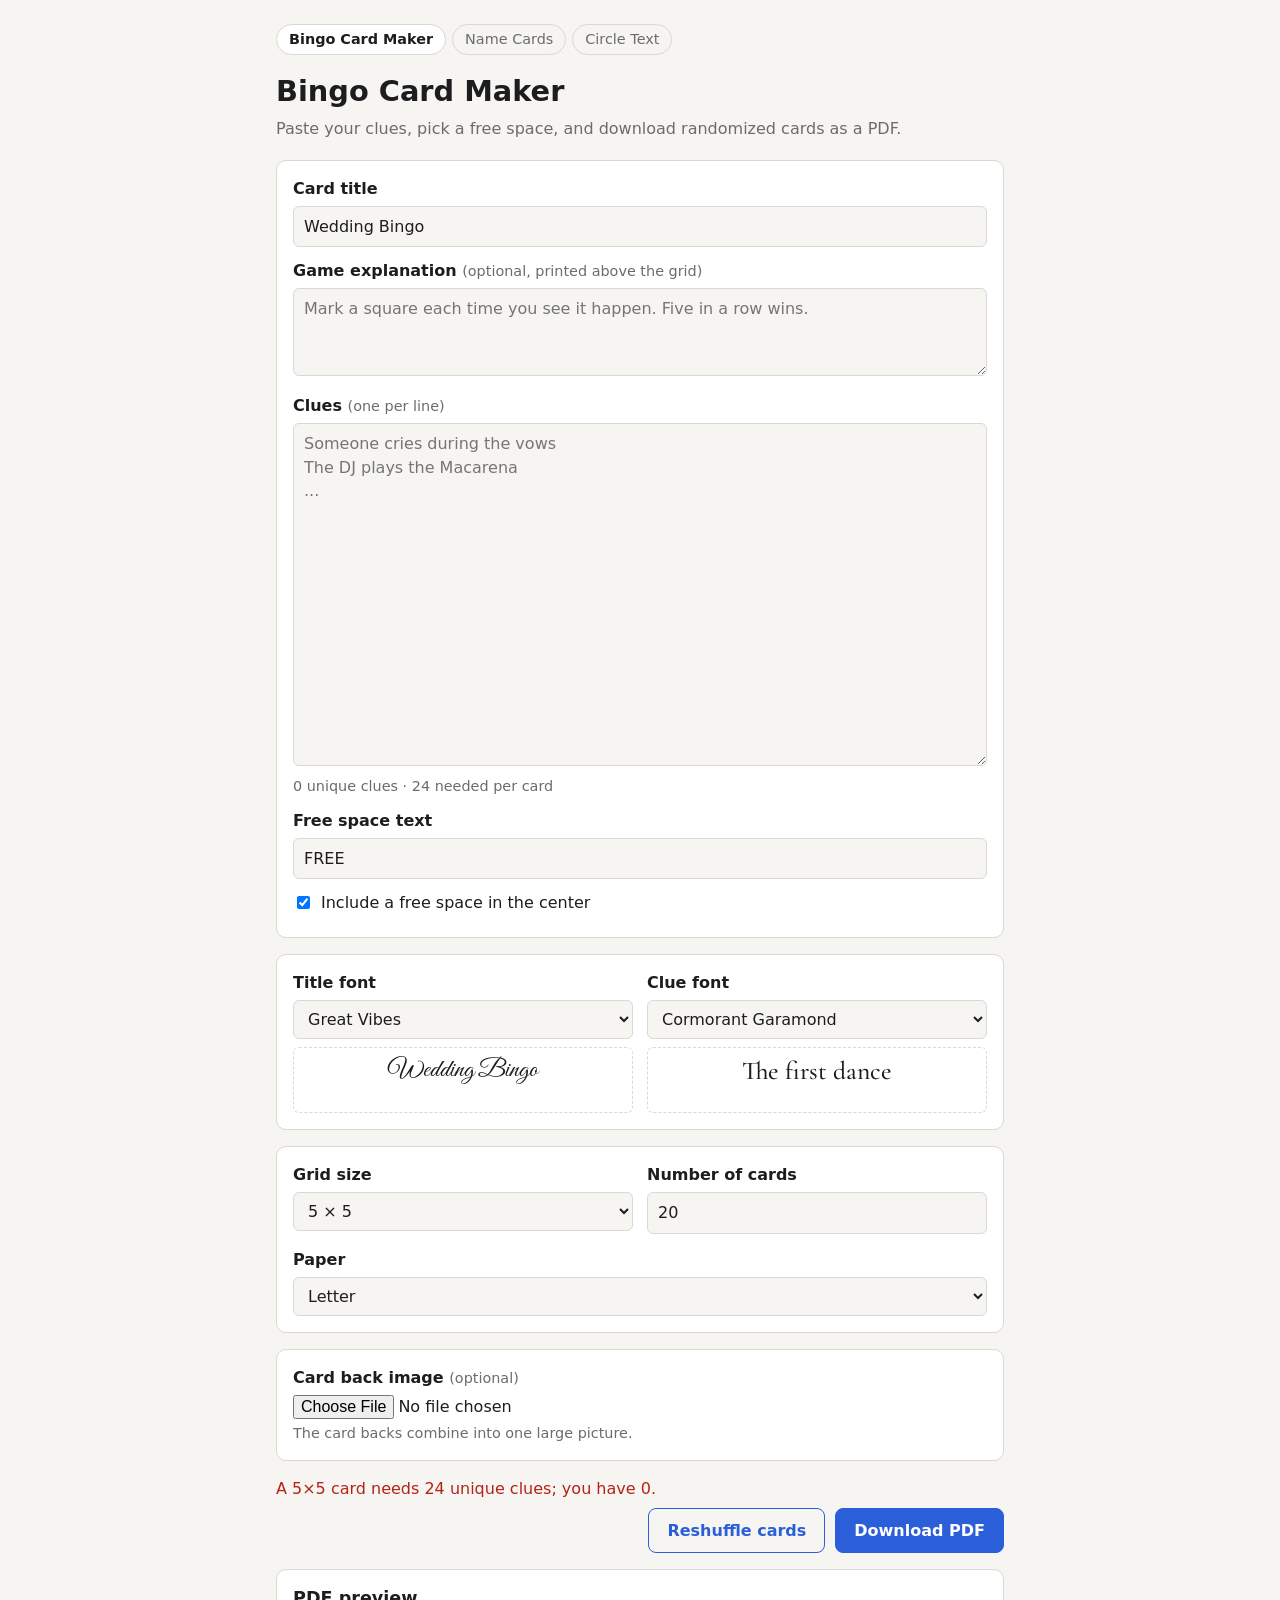
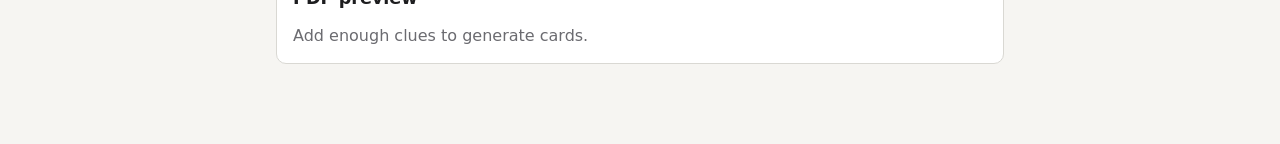
==== index.html @ 22441b99 "Print dithered card backs as vector dots so the page doesn't freeze Each dithered back was a large P" ====
<!doctype html>
<html lang="en">
<head>
  <meta charset="utf-8">
  <meta name="viewport" content="width=device-width, initial-scale=1">
  <title>Bingo Card Maker</title>
  <link rel="stylesheet" href="style.css?v=20261105g">
</head>
<body>
  <main>
    <nav class="tools"><a href="index.html" aria-current="page">Bingo Card Maker</a><a href="namecards.html">Name Cards</a><a href="semicircle.html">Circle Text</a></nav>
    <header>
      <h1>Bingo Card Maker</h1>
      <p class="sub">Paste your clues, pick a free space, and download randomized cards as a PDF.</p>
    </header>

    <form id="form" autocomplete="off">
      <section class="panel">
        <label for="title">Card title</label>
        <input id="title" type="text" value="Wedding Bingo" maxlength="80">

        <label for="rules">Game explanation <span class="hint">(optional, printed above the grid)</span></label>
        <textarea id="rules" rows="3" placeholder="Mark a square each time you see it happen. Five in a row wins."></textarea>

        <label for="clues">Clues <span class="hint">(one per line)</span></label>
        <textarea id="clues" rows="14" placeholder="Someone cries during the vows&#10;The DJ plays the Macarena&#10;..."></textarea>
        <p id="clueCount" class="hint"></p>

        <label for="free">Free space text</label>
        <input id="free" type="text" value="FREE" maxlength="120">
        <label class="check"><input id="useFree" type="checkbox" checked> Include a free space in the center</label>
      </section>

      <section class="panel grid2">
        <div>
          <label for="titleFont">Title font</label>
          <select id="titleFont" class="font-select"></select>
          <p class="font-sample" data-for="titleFont">Wedding Bingo</p>
        </div>
        <div>
          <label for="clueFont">Clue font</label>
          <select id="clueFont" class="font-select"></select>
          <p class="font-sample" data-for="clueFont">The first dance</p>
        </div>
      </section>

      <section class="panel grid2">
        <div>
          <label for="size">Grid size</label>
          <select id="size">
            <option value="3">3 × 3</option>
            <option value="4">4 × 4</option>
            <option value="5" selected>5 × 5</option>
            <option value="6">6 × 6</option>
            <option value="7">7 × 7</option>
          </select>
        </div>
        <div>
          <label for="count">Number of cards</label>
          <input id="count" type="number" min="1" max="1000" value="20">
        </div>
        <div class="full">
          <label for="paper">Paper</label>
          <select id="paper">
            <option value="letter" selected>Letter</option>
            <option value="a4">A4</option>
          </select>
        </div>
      </section>

      <section class="panel">
        <label for="bgFile">Card back image <span class="hint">(optional)</span></label>
        <div class="file-row">
          <input id="bgFile" type="file" accept="image/*">
          <button type="button" id="bgClear" class="secondary" hidden>Remove image</button>
        </div>
        <p class="hint">The card backs combine into one large picture.</p>
        <div id="bgOptions" hidden>
          <div class="grid2 spaced">
            <div id="arrangeWrap">
              <label for="arrange">Picture grid <span class="hint">(columns × rows)</span></label>
              <input id="arrange" type="text" inputmode="text" placeholder="Auto, or e.g. 4x5" autocomplete="off">
            </div>
            <div>
              <label for="flip">Double-sided printing</label>
              <select id="flip">
                <option value="long" selected>Flip on long edge</option>
                <option value="short">Flip on short edge</option>
              </select>
            </div>
          </div>
          <div class="grid2 spaced">
            <div>
              <label for="bgStyle">Image style</label>
              <select id="bgStyle">
                <option value="photo" selected>Photo as is</option>
                <option value="floyd">Dithered: scattered dots</option>
                <option value="atkinson">Dithered: high contrast</option>
                <option value="ordered">Dithered: regular pattern</option>
              </select>
            </div>
            <div id="dotSizeWrap">
              <label for="dotSize">Dot size</label>
              <select id="dotSize">
                <option value="64">Fine (64 dots across a card)</option>
                <option value="48">Medium (48 across)</option>
                <option value="36" selected>Large (36 across)</option>
                <option value="24">Coarse (24 across)</option>
              </select>
            </div>
          </div>
          <p id="bgHint" class="hint"></p>
          <canvas id="bgPreview" hidden></canvas>
        </div>
      </section>

      <p id="error" class="error" role="alert"></p>

      <div class="actions">
        <button type="button" id="shuffleBtn" class="secondary">Reshuffle cards</button>
        <button type="submit" id="downloadBtn">Download PDF</button>
      </div>
    </form>

    <section class="panel">
      <h2>PDF preview <span id="status" class="hint"></span></h2>
      <iframe id="pdfFrame" title="Generated bingo cards PDF"></iframe>
      <p id="pdfEmpty" class="empty">Add enough clues to generate cards.</p>
    </section>
  </main>

  <script src="vendor/jspdf.umd.min.js"></script>
  <script src="pdf-fonts.js?v=20261105g"></script>
  <script src="pnw-art.js?v=20261105g"></script>
  <script src="dither.js?v=20261105g"></script>
  <script src="app.js?v=20261105g"></script>
</body>
</html>
---- style.css ----
@font-face { font-family: "Great Vibes"; src: url("fonts/GreatVibes-Regular.ttf") format("truetype"); font-weight: 400; font-display: swap; }
@font-face { font-family: "Pinyon Script"; src: url("fonts/PinyonScript-Regular.ttf") format("truetype"); font-weight: 400; font-display: swap; }
@font-face { font-family: "Parisienne"; src: url("fonts/Parisienne-Regular.ttf") format("truetype"); font-weight: 400; font-display: swap; }
@font-face { font-family: "Allura"; src: url("fonts/Allura-Regular.ttf") format("truetype"); font-weight: 400; font-display: swap; }
@font-face { font-family: "Alex Brush"; src: url("fonts/AlexBrush-Regular.ttf") format("truetype"); font-weight: 400; font-display: swap; }
@font-face { font-family: "Dancing Script"; src: url("fonts/DancingScript-Medium.ttf") format("truetype"); font-weight: 400; font-display: swap; }
@font-face { font-family: "Dancing Script"; src: url("fonts/DancingScript-Bold.ttf") format("truetype"); font-weight: 700; font-display: swap; }
@font-face { font-family: "Cormorant Garamond"; src: url("fonts/CormorantGaramond-Medium.ttf") format("truetype"); font-weight: 400; font-display: swap; }
@font-face { font-family: "Cormorant Garamond"; src: url("fonts/CormorantGaramond-Bold.ttf") format("truetype"); font-weight: 700; font-display: swap; }
@font-face { font-family: "EB Garamond"; src: url("fonts/EBGaramond-Regular.ttf") format("truetype"); font-weight: 400; font-display: swap; }
@font-face { font-family: "EB Garamond"; src: url("fonts/EBGaramond-Bold.ttf") format("truetype"); font-weight: 700; font-display: swap; }
@font-face { font-family: "Playfair Display"; src: url("fonts/PlayfairDisplay-Regular.ttf") format("truetype"); font-weight: 400; font-display: swap; }
@font-face { font-family: "Playfair Display"; src: url("fonts/PlayfairDisplay-Bold.ttf") format("truetype"); font-weight: 700; font-display: swap; }
@font-face { font-family: "Lora"; src: url("fonts/Lora-Regular.ttf") format("truetype"); font-weight: 400; font-display: swap; }
@font-face { font-family: "Lora"; src: url("fonts/Lora-Bold.ttf") format("truetype"); font-weight: 700; font-display: swap; }

:root {
  --bg: #f6f5f2;
  --panel: #ffffff;
  --text: #1d1d1f;
  --muted: #6b6b70;
  --border: #d9d8d3;
  --accent: #2b5fd9;
  --accent-text: #ffffff;
  --error: #b42318;
  --free: #eef2fc;
}
@media (prefers-color-scheme: dark) {
  :root {
    --bg: #161618;
    --panel: #212124;
    --text: #ededee;
    --muted: #9c9ca3;
    --border: #3a3a3f;
    --accent: #6e94f2;
    --accent-text: #0e0e10;
    --error: #ff8a80;
    --free: #2a3350;
  }
}
* { box-sizing: border-box; }
body {
  margin: 0;
  background: var(--bg);
  color: var(--text);
  font: 16px/1.45 system-ui, -apple-system, "Segoe UI", Roboto, sans-serif;
}
main { max-width: 760px; margin: 0 auto; padding: 24px 16px 64px; }
h1 { margin: 0 0 4px; font-size: 1.8rem; }
h2 { margin: 0 0 12px; font-size: 1.1rem; }
.sub { margin: 0 0 20px; color: var(--muted); }
.panel {
  background: var(--panel);
  border: 1px solid var(--border);
  border-radius: 10px;
  padding: 16px;
  margin-bottom: 16px;
}
label { display: block; font-weight: 600; margin: 12px 0 6px; }
.panel > label:first-child, .grid2 label { margin-top: 0; }
.hint { font-weight: 400; color: var(--muted); font-size: 0.9rem; margin: 4px 0 0; }
input[type="text"], input[type="number"], textarea, select {
  width: 100%;
  padding: 8px 10px;
  border: 1px solid var(--border);
  border-radius: 6px;
  background: var(--bg);
  color: var(--text);
  font: inherit;
}
textarea { resize: vertical; }
.check { display: flex; align-items: center; gap: 8px; font-weight: 400; margin-top: 12px; }
.grid2 { display: grid; grid-template-columns: 1fr 1fr; gap: 14px; }
.grid2 .full { grid-column: 1 / -1; margin: 0; }
.actions { display: flex; gap: 10px; justify-content: flex-end; margin-bottom: 16px; flex-wrap: wrap; }
button {
  font: inherit;
  font-weight: 600;
  padding: 10px 18px;
  border-radius: 8px;
  border: 1px solid var(--accent);
  background: var(--accent);
  color: var(--accent-text);
  cursor: pointer;
}
button.secondary { background: transparent; color: var(--accent); }
.file-row { display: flex; flex-wrap: wrap; align-items: center; gap: 8px; }
.file-row input[type="file"] { flex: 1 1 200px; min-width: 0; }
.file-row button { padding: 6px 12px; }
button:disabled { opacity: 0.6; cursor: default; }
.error { color: var(--error); min-height: 1.2em; margin: 0 0 8px; }

.font-sample {
  margin: 8px 0 0;
  padding: 6px 10px;
  min-height: 2.6em;
  font-size: 1.6rem;
  line-height: 1.3;
  text-align: center;
  border: 1px dashed var(--border);
  border-radius: 6px;
  overflow: hidden;
  white-space: nowrap;
  text-overflow: ellipsis;
}
h2 .hint { font-size: 0.85rem; margin-left: 6px; }
#pdfFrame {
  display: block;
  width: 100%;
  height: 80vh;
  min-height: 420px;
  border: 1px solid var(--border);
  border-radius: 6px;
  background: #fff;
}
.empty { color: var(--muted); margin: 0; }
[hidden] { display: none !important; }

@media (max-width: 520px) {
  .grid2 { grid-template-columns: 1fr; }
  #pdfFrame { height: 70vh; }
}

[hidden] { display: none !important; }
.spaced { margin-top: 14px; }
input[type="file"] { font: inherit; max-width: 100%; }
#bgPreview {
  display: block;
  margin-top: 12px;
  max-width: 100%;
  border: 1px solid var(--border);
  border-radius: 4px;
}

/* Links between the tools */
nav.tools { display: flex; gap: 6px; flex-wrap: wrap; margin-bottom: 16px; }
nav.tools a {
  padding: 4px 12px;
  border: 1px solid var(--border);
  border-radius: 999px;
  color: var(--muted);
  text-decoration: none;
  font-size: 0.9rem;
}
nav.tools a:hover { color: var(--text); }
nav.tools a[aria-current="page"] { background: var(--panel); color: var(--text); font-weight: 600; }

/* Half-circle text */
.label { display: block; font-weight: 600; margin: 0 0 6px; }
.panel .check:first-of-type { margin-top: 6px; }
label.disabled { color: var(--muted); }
.inline { display: flex; gap: 8px; }
.inline input { flex: 1; min-width: 0; }
button.small { padding: 6px 12px; font-size: 0.9rem; white-space: nowrap; }
input[type="color"] {
  width: 100%;
  height: 40px;
  padding: 2px;
  border: 1px solid var(--border);
  border-radius: 6px;
  background: var(--bg);
}
.stage {
  display: flex;
  justify-content: center;
  align-items: center;
  padding: 16px;
  border: 1px solid var(--border);
  border-radius: 6px;
  background: #fff;
  margin-bottom: 8px;
}
#preview { width: 100%; display: flex; justify-content: center; }
#preview svg { display: block; max-width: 100%; max-height: 65vh; width: auto; height: auto; }
#preview .frame-fill { fill: #f2f0ea; }
#preview .frame-guide { fill: none; stroke: #b9b6ad; stroke-width: 1; stroke-dasharray: 5 4; }

/* Style controls: one set shared by both halves, or one per half */
h3 { margin: 0; font-size: 1rem; }
.styles { margin-top: 14px; }
.styles.split { display: grid; grid-template-columns: 1fr 1fr; gap: 20px; }
.style-side { display: grid; grid-template-columns: 1fr 1fr; gap: 14px; align-content: start; }
.styles.split .style-side { grid-template-columns: 1fr; }
.styles.split .style-side + .style-side { border-left: 1px solid var(--border); padding-left: 20px; }
.style-side .full { grid-column: 1 / -1; }
.style-side label { margin-top: 0; }
.style-side .check { margin-top: 8px; }
@media (max-width: 520px) {
  .styles.split, .style-side { grid-template-columns: 1fr; }
  .styles.split .style-side + .style-side { border-left: 0; padding-left: 0; border-top: 1px solid var(--border); padding-top: 16px; }
}
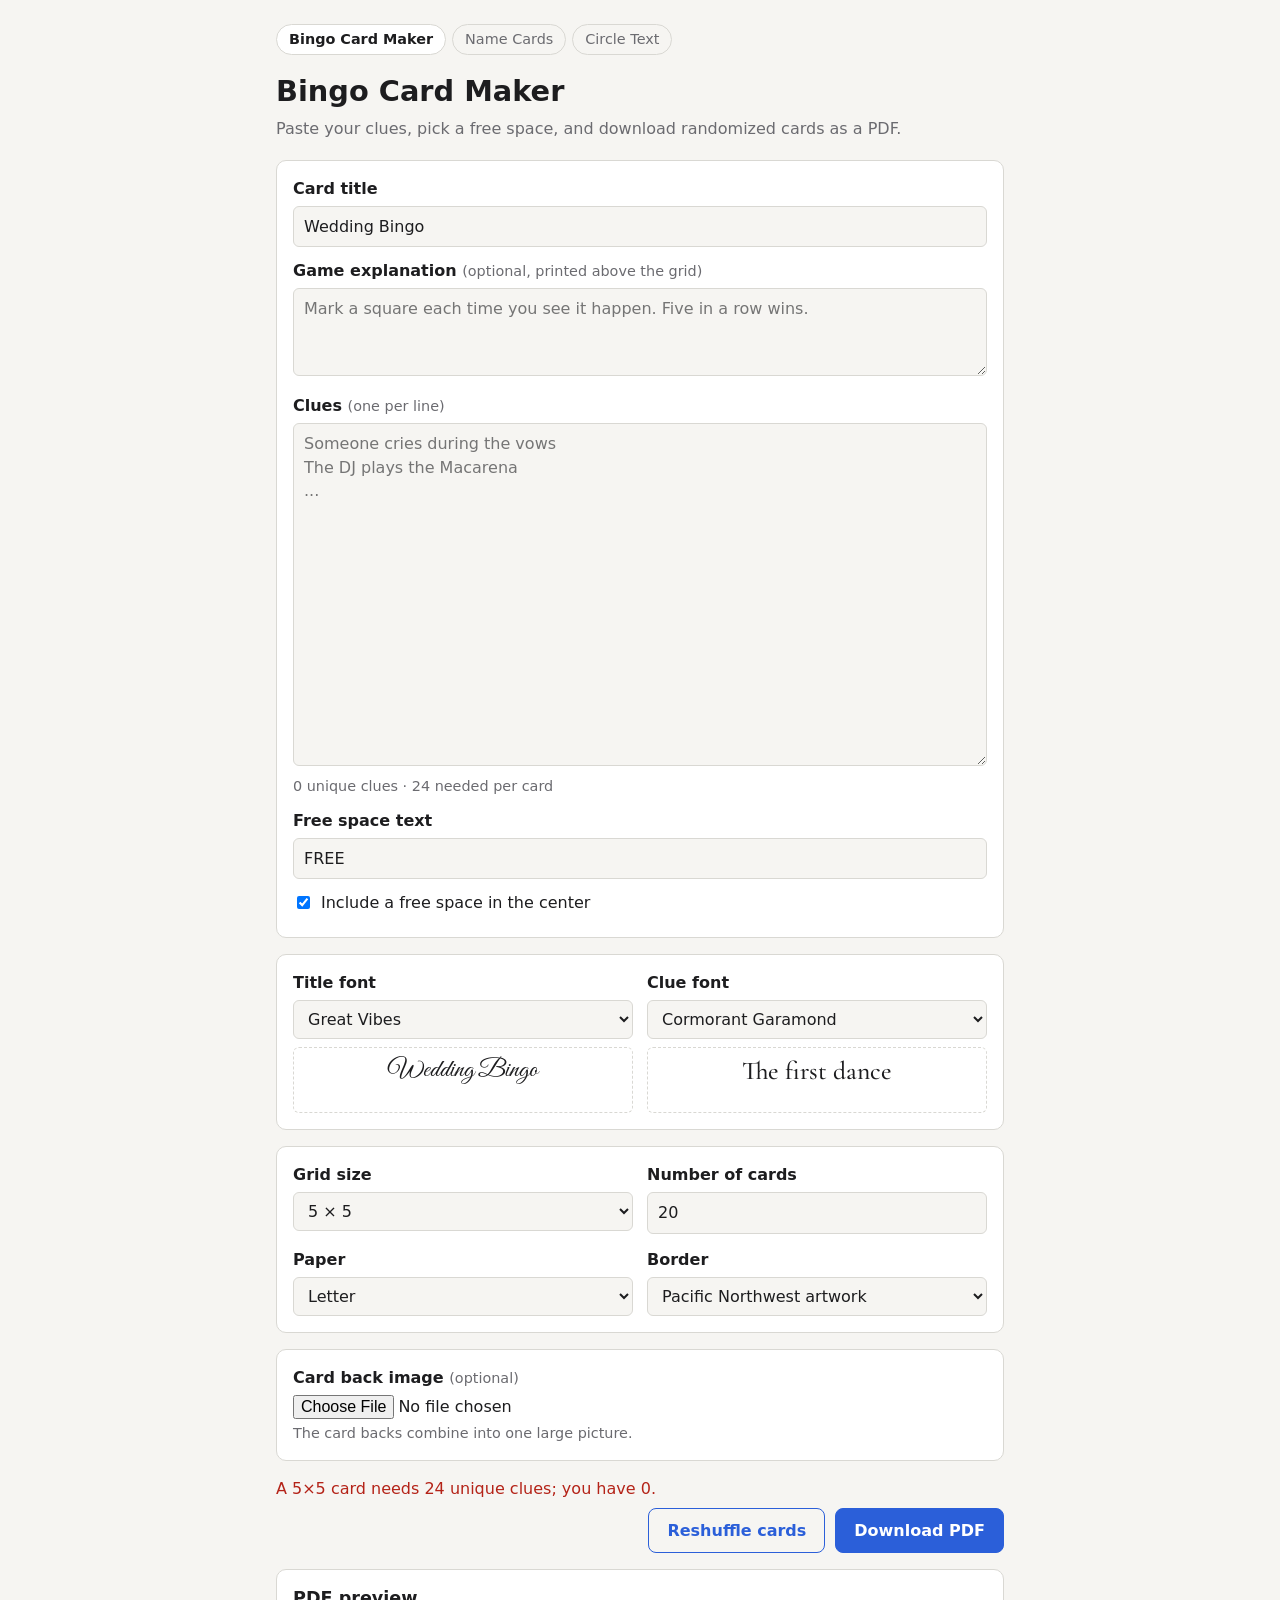
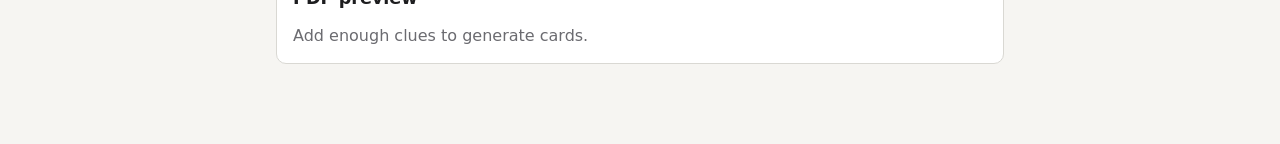
==== commit 02355a18: "Add a no-border option to bingo and name cards Choosing Border: None prints only the text and outlin" ====
--- a/index.html
+++ b/index.html
@@ -4,7 +4,7 @@
   <meta charset="utf-8">
   <meta name="viewport" content="width=device-width, initial-scale=1">
   <title>Bingo Card Maker</title>
-  <link rel="stylesheet" href="style.css?v=20261105g">
+  <link rel="stylesheet" href="style.css?v=20261105r">
 </head>
 <body>
   <main>
@@ -59,11 +59,18 @@
           <label for="count">Number of cards</label>
           <input id="count" type="number" min="1" max="1000" value="20">
         </div>
-        <div class="full">
+        <div>
           <label for="paper">Paper</label>
           <select id="paper">
             <option value="letter" selected>Letter</option>
             <option value="a4">A4</option>
+          </select>
+        </div>
+        <div>
+          <label for="border">Border</label>
+          <select id="border">
+            <option value="northwest" selected>Pacific Northwest artwork</option>
+            <option value="none">None: text only, outlined cut lines</option>
           </select>
         </div>
       </section>
@@ -130,9 +137,10 @@
   </main>
 
   <script src="vendor/jspdf.umd.min.js"></script>
-  <script src="pdf-fonts.js?v=20261105g"></script>
-  <script src="pnw-art.js?v=20261105g"></script>
-  <script src="dither.js?v=20261105g"></script>
-  <script src="app.js?v=20261105g"></script>
+  <script src="pdf-fonts.js?v=20261105r"></script>
+  <script src="pdf-canvas.js?v=20261105r"></script>
+  <script src="pnw-art.js?v=20261105r"></script>
+  <script src="dither.js?v=20261105r"></script>
+  <script src="app.js?v=20261105r"></script>
 </body>
 </html>
